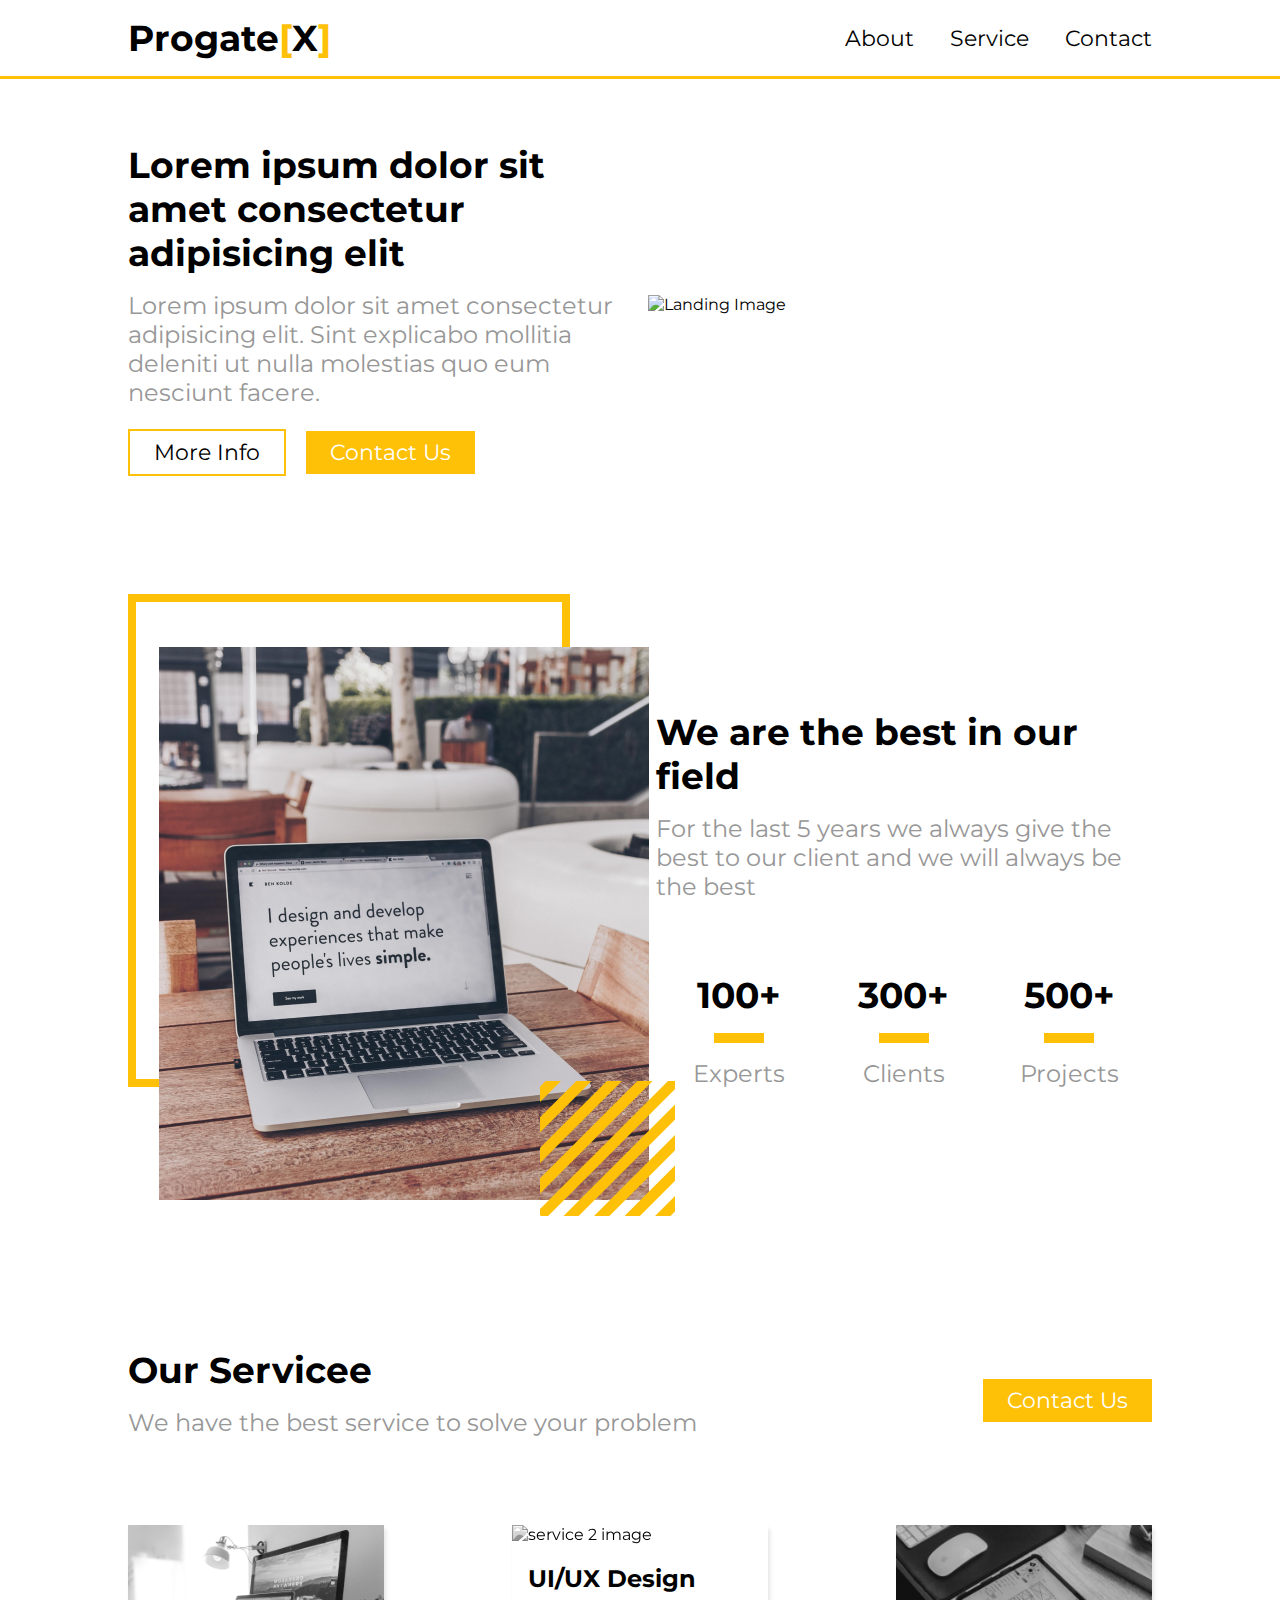
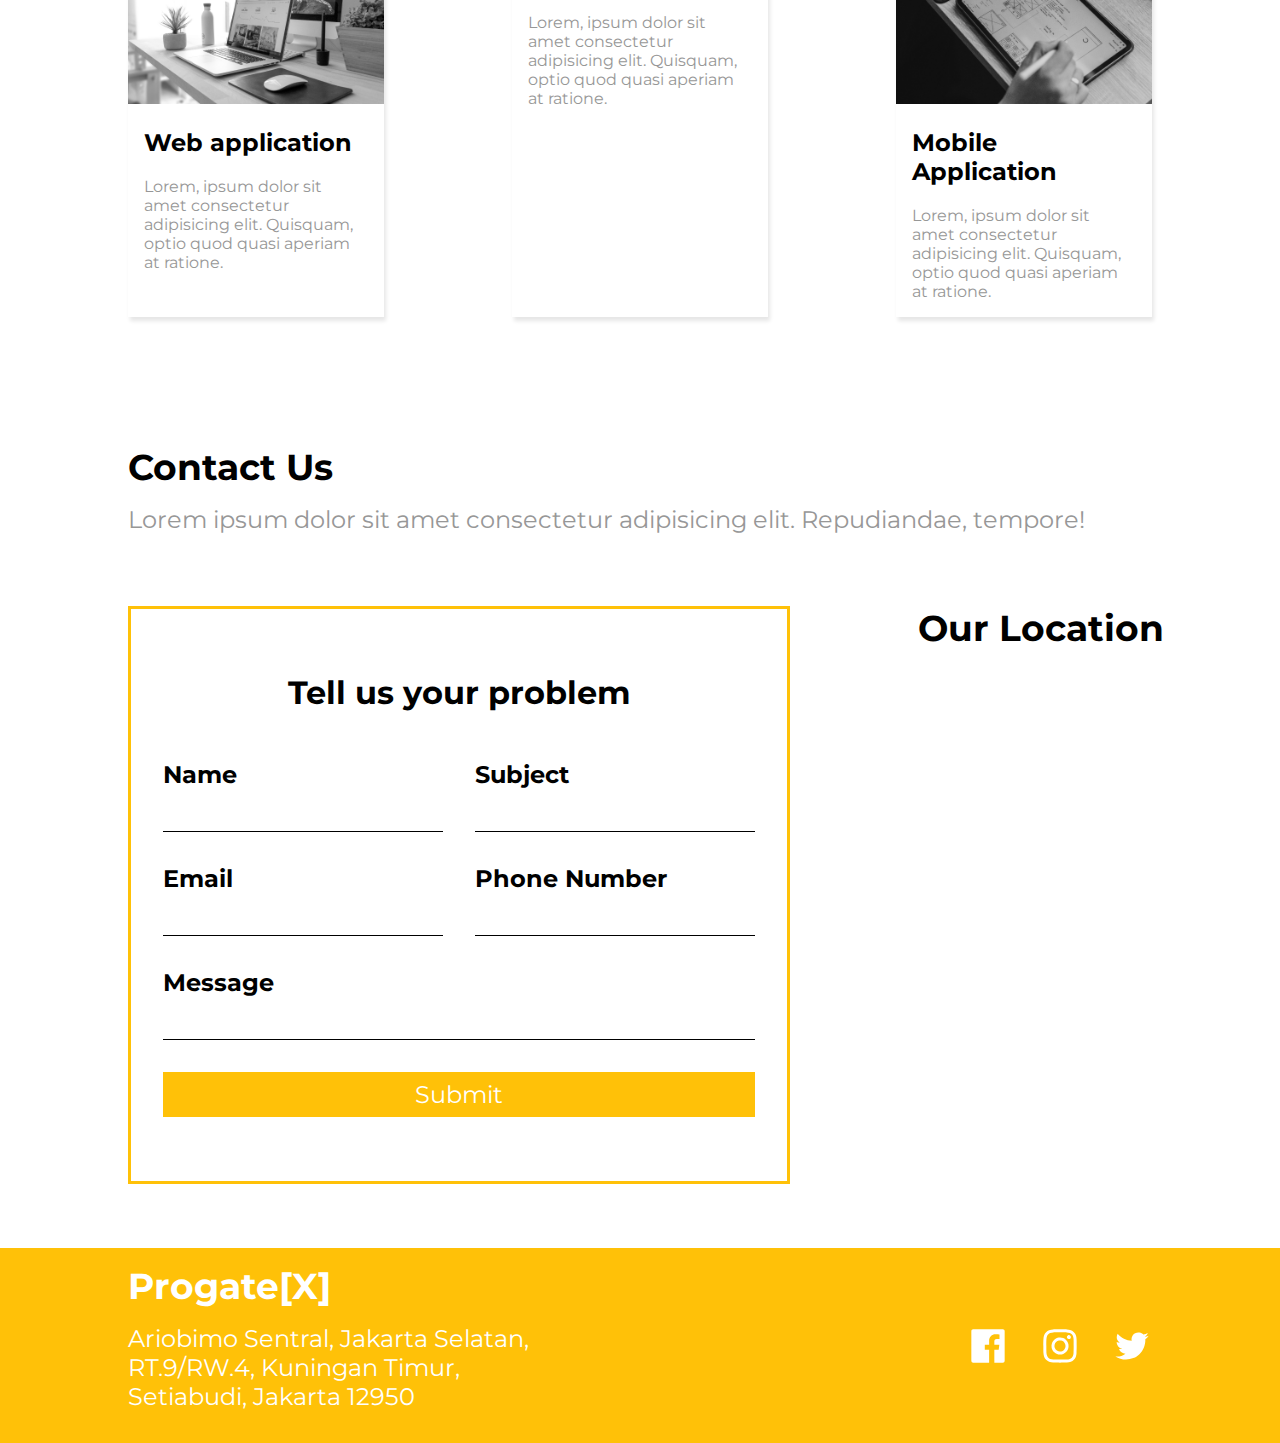
==== index.html @ da509345 "Update index.html" ====
<!DOCTYPE html>
<html lang="en">
<head>
    <meta charset="UTF-8">
    <meta http-equiv="X-UA-Compatible" content="IE=edge">
    <meta name="viewport" content="width=device-width, initial-scale=1.0">
    <title>Progate[X] - Layanan pembuatan aplikasi digital</title>
    <link rel="preconnect" href="https://fonts.googleapis.com">
    <link rel="preconnect" href="https://fonts.gstatic.com" crossorigin>
    <link href="https://fonts.googleapis.com/css2?family=Montserrat:wght@500;700&display=swap" rel="stylesheet">
    <link rel="stylesheet" href="style.css">
</head>
<body>
    <header id="header">
        <h1>Progate<span>[</span>X<span>]</span></h1>
        <nav>
            <a href="#about">About</a>
            <a href="#service">Service</a>
            <a href="#contact">Contact</a>
        </nav>
    </header>
    <section id="landing">
        <div class="landing-title">
            <h1>Lorem ipsum dolor sit amet consectetur adipisicing elit</h1>
            <p>Lorem ipsum dolor sit amet consectetur adipisicing elit. Sint explicabo mollitia deleniti ut nulla molestias quo eum nesciunt facere.</p>
            <div>
                <a class="btn btn-alt" href="">More Info</a>
                <a class="btn" href="">Contact Us</a>
            </div>
        </div>
        <div>
            <img src="ProgateX/mages/landing.png" alt="Landing Image">
        </div>
    </section>
    <section id="about">
        <div>
            <img src="ProgateX/images/about.png" alt="About Image">
        </div>
        <div>
            <h1>We are the best in our field</h1>
            <p>For the last 5 years we always give the best to our client and we will always be the best</p>
            <div class="about-stats">
                <div class="about-stats-item">
                    <h1>100+</h1>
                    <div></div>
                    <p>Experts</p>
                </div>
                <div class="about-stats-item">
                    <h1>300+</h1>
                    <div></div>
                    <p>Clients</p>
                </div>
                <div class="about-stats-item">
                    <h1>500+</h1>
                    <div></div>
                    <p>Projects</p>
                </div>
            </div>
        </div>
    </section>
    <section id="service">
        <div class="service-header">
            <div>
                <h1>Our Servicee</h1>
                <p>We have the best service to solve your problem</p>
            </div>
            <a href="" class="btn">Contact Us</a>
        </div>
        <div class="service-detail">
            <div class="service-detail-item">
                <img src="ProgateX/images/service1.png" alt="service 1 image">
                <h2>Web application</h2>
                <p>Lorem, ipsum dolor sit amet consectetur adipisicing elit. Quisquam, optio quod quasi aperiam at ratione.</p>
            </div>
            <div class="service-detail-item">
                <img src="ProgateX/mages/service2.png" alt="service 2 image">
                <h2>UI/UX Design</h2>
                <p>Lorem, ipsum dolor sit amet consectetur adipisicing elit. Quisquam, optio quod quasi aperiam at ratione.</p>
            </div>
            <div class="service-detail-item">
                <img src="ProgateX/images/service3.png" alt="service 4 image">
                <h2>Mobile Application</h2>
                <p>Lorem, ipsum dolor sit amet consectetur adipisicing elit. Quisquam, optio quod quasi aperiam at ratione.</p>
            </div>
        </div>
    </section>
    <section id="contact">
        <h1>Contact Us</h1>
        <p>Lorem ipsum dolor sit amet consectetur adipisicing elit. Repudiandae, tempore!</p>
        <div class="contact-detail">
            <form action="">
                <h1>Tell us your problem</h1>
                <div class="form-group">
                    <div id="input-name" class="input-group">
                        <label for="">Name</label>
                        <input type="text">
                    </div>
                    <div id="input-subject" class="input-group">
                        <label for="">Subject</label>
                        <input type="text">
                    </div>
                    <div id="input-email" class="input-group">
                        <label for="">Email</label>
                        <input type="email">
                    </div>
                    <div id="input-phone" class="input-group">
                        <label for="">Phone Number</label>
                        <input type="tel">
                    </div>
                    <div id="input-message" class="input-group">
                        <label for="">Message</label>
                        <input type="text">
                    </div>
                </div>
                <button class="btn">Submit</button>
            </form>
            <div>
                <h1>Our Location</h1>
                <iframe src="https://www.google.com/maps/embed?pb=!1m18!1m12!1m3!1d3966.276332888619!2d106.83121201431027!3d-6.227251562719388!2m3!1f0!2f0!3f0!3m2!1i1024!2i768!4f13.1!3m3!1m2!1s0x2e69f3f6c4f621e3%3A0x6080b3e23ddbc98f!2sProgate%20Global%20Indonesia!5e0!3m2!1sid!2sid!4v1678949056718!5m2!1sid!2sid" width="400" height="300" style="border:0;" allowfullscreen="" loading="lazy" referrerpolicy="no-referrer-when-downgrade"></iframe>
            </div>
        </div>
    </section>
    <footer id="footer">
        <div>
            <h1>Progate[X]</h1>
            <p>Ariobimo Sentral, Jakarta Selatan, RT.9/RW.4, Kuningan Timur, Setiabudi, Jakarta 12950</p>
        </div>
        <div class="social-icon">
            <img src="ProgateX/images/Facebook.svg" alt="">
            <img src="ProgateX/images/Instagram.svg" alt="">
            <img src="ProgateX/images/Twitter.svg" alt="">
        </div>
    </footer>
</body>
</html>
---- style.css ----
* {
    font-family: "Montserrat";
}

html, body {
    padding: 0;
    margin: 0;
}

h1 {
    font-weight: 700;
    font-size: 36px;
    margin: 0 0 16px 0;
}

h1 span {
    color: #FFC108;
}

a {
    text-decoration: none;
    color: black;
    font-size: 22px;
}

p {
    color: #979797;
    margin: 0 0 16px 0;
    font-size: 24px;
}

section {
    padding: 64px 128px;
}

.btn {
    background-color: #FFC108;
    color: white;
    padding: 8px 24px;
}

.btn-alt {
    background-color: white;
    color: black;
    margin-right: 16px;
    border: 2px solid #FFC108;
}

#header {
    display: flex;
    align-items: center;
    justify-content: space-between;
    padding: 16px 128px;
    position: sticky;
    top: 0;
    background-color: white;
    border-bottom: 3px solid #FFC108;
    z-index: 100;
}

#header h1 {
    margin: 0;
    /* animation: flash 1s infinite; */
    animation: bounceIn 1s;
}

@keyframes bounceIn {
    0% {
        filter: opacity(0);
        transform: translateY(-20px);
    }
    35% {
        filter: opacity(0.25);
        transform: translateY(0);
    }
    70% {
        filter: opacity(0.5);
        transform: translateY(-10px);
    }
    100% {
        filter: opacity(1);
        transform: translateY(0);
    }
}

@keyframes flash {
    from {
        filter: opacity(0);
    }
    to {
        filter: opacity(1);
    }
}

nav > a {
    margin-left: 32px;
}

nav > a:hover {
    color: #FFC108;
}

#landing {
    display: flex;
    align-items: center;
    justify-content: space-between;
    column-gap: 16px;
}

#landing p {
    margin-bottom: 32px;
}

#landing > div {
    width: 50%;
}


#about {
    display: flex;
    align-items: center;
    justify-content: space-between;
    column-gap: 16px;
}

#about > div {
    width: 50%;
}

.about-stats {
    display: grid;
    grid-template-columns: repeat(3, 1fr);
    text-align: center;
    margin-top: 72px;
}

.about-stats-item {
    display: flex;
    flex-direction: column;
    align-items: center;
}

.about-stats-item div {
    width: 50px;
    height: 10px;
    background-color: #FFC108;
    margin-bottom: 16px;
}

.service-header {
    display: flex;
    align-items: center;
    justify-content: space-between;
}

.service-header h1 {
    position: relative;
}

.service-header h1::before {
    content: "";
    width: 60px;
    height: 60px;
    background: url("./images/accent1.svg");
    position: absolute;
    left: -20px;
    top: -10px;
    z-index: -1;
}

.service-detail {
    display: grid;
    grid-template-columns: repeat(3, 1fr);
    column-gap: 128px;
    margin-top: 72px;
}

.service-detail-item {
    box-shadow: 2px 4px 4px rgba(0, 0, 0, 0.1);
}

.service-detail-item:hover {
    transform: scale(1.15);
}

.service-detail-item:hover img {
    filter: grayscale(0);
}

.service-detail-item img {
    width: 100%;
    filter: grayscale(1);
}

.service-detail-item h2 {
    padding: 0 16px;
}

.service-detail-item p {
    font-size: 16px;
    padding: 0 16px;
}

#contact h1 {
    position: relative;
}

#contact > h1::before {
    content: "";
    width: 60px;
    height: 60px;
    position: absolute;
    background: url("./images/accent2.svg");
    left: -20px;
    top: -10px;
    z-index: -1;
}

.contact-detail {
    display: flex;
    justify-content: space-between;
    margin-top: 72px;
    column-gap: 128px;
}

form {
    display: flex;
    flex-direction: column;
    border: 3px solid #FFC108;
    padding: 64px 32px;
}

form h1 {
    font-size: 32px;
    text-align: center;
}


form button {
    border: none;
}

form button:hover {
    cursor: pointer;
}

.form-group {
    display: grid;
    grid-template-columns: repeat(2, 1fr);
    column-gap: 32px;
    margin-top: 32px;
    grid-template-areas:    "name subject"
                            "email phone"
                            "message message";
}

#input-name {
    grid-area: name;
}

#input-subject {
    grid-area: subject;
}

#input-email {
    grid-area: email;
}

#input-phone {
    grid-area: phone;
}

#input-message {
    grid-area: message;
}

.input-group {
    display: flex;
    flex-direction: column;
    margin-bottom: 32px;
}

.input-group label {
    font-weight: 700;
    margin-bottom: 16px;
    font-size: 24px;
}

.input-group input {
    border: none;
    outline: none;
    border-bottom: 1px solid black;
    font-size: 20px;
}

.input-group input:focus {
    border-bottom: 2px solid #FFC108;
}

form .btn {
    font-size: 24px;
}

footer {
    padding: 16px 128px;
    background-color: #FFC108;
    color: white;
    display: flex;
    justify-content: space-between;
    align-items: center;
}

footer p {
    color: white;
    width: 50%;
}

.social-icon {
    display: flex;
    gap: 32px;
}

@media only screen and (max-width: 992px) {
    #header, #footer {
        padding: 16px 32px;
    }

    section {
        padding: 64px 32px;
    }

    #landing {
        flex-direction: column-reverse;
        justify-content: center;
        align-items: center;
        text-align: center;
    }

    #landing > div {
        width: 100%;
    }

    #about {
        flex-direction: column;
        text-align: center;
        justify-content: center;
        align-items: center;
    }

    #about > div {
        width: 100%;
    }

    .service-detail {
        gap: 16px;
    }

    .contact-detail {
        flex-direction: column;
        justify-content: center;
        align-items: center;
        row-gap: 64px;
    }
}
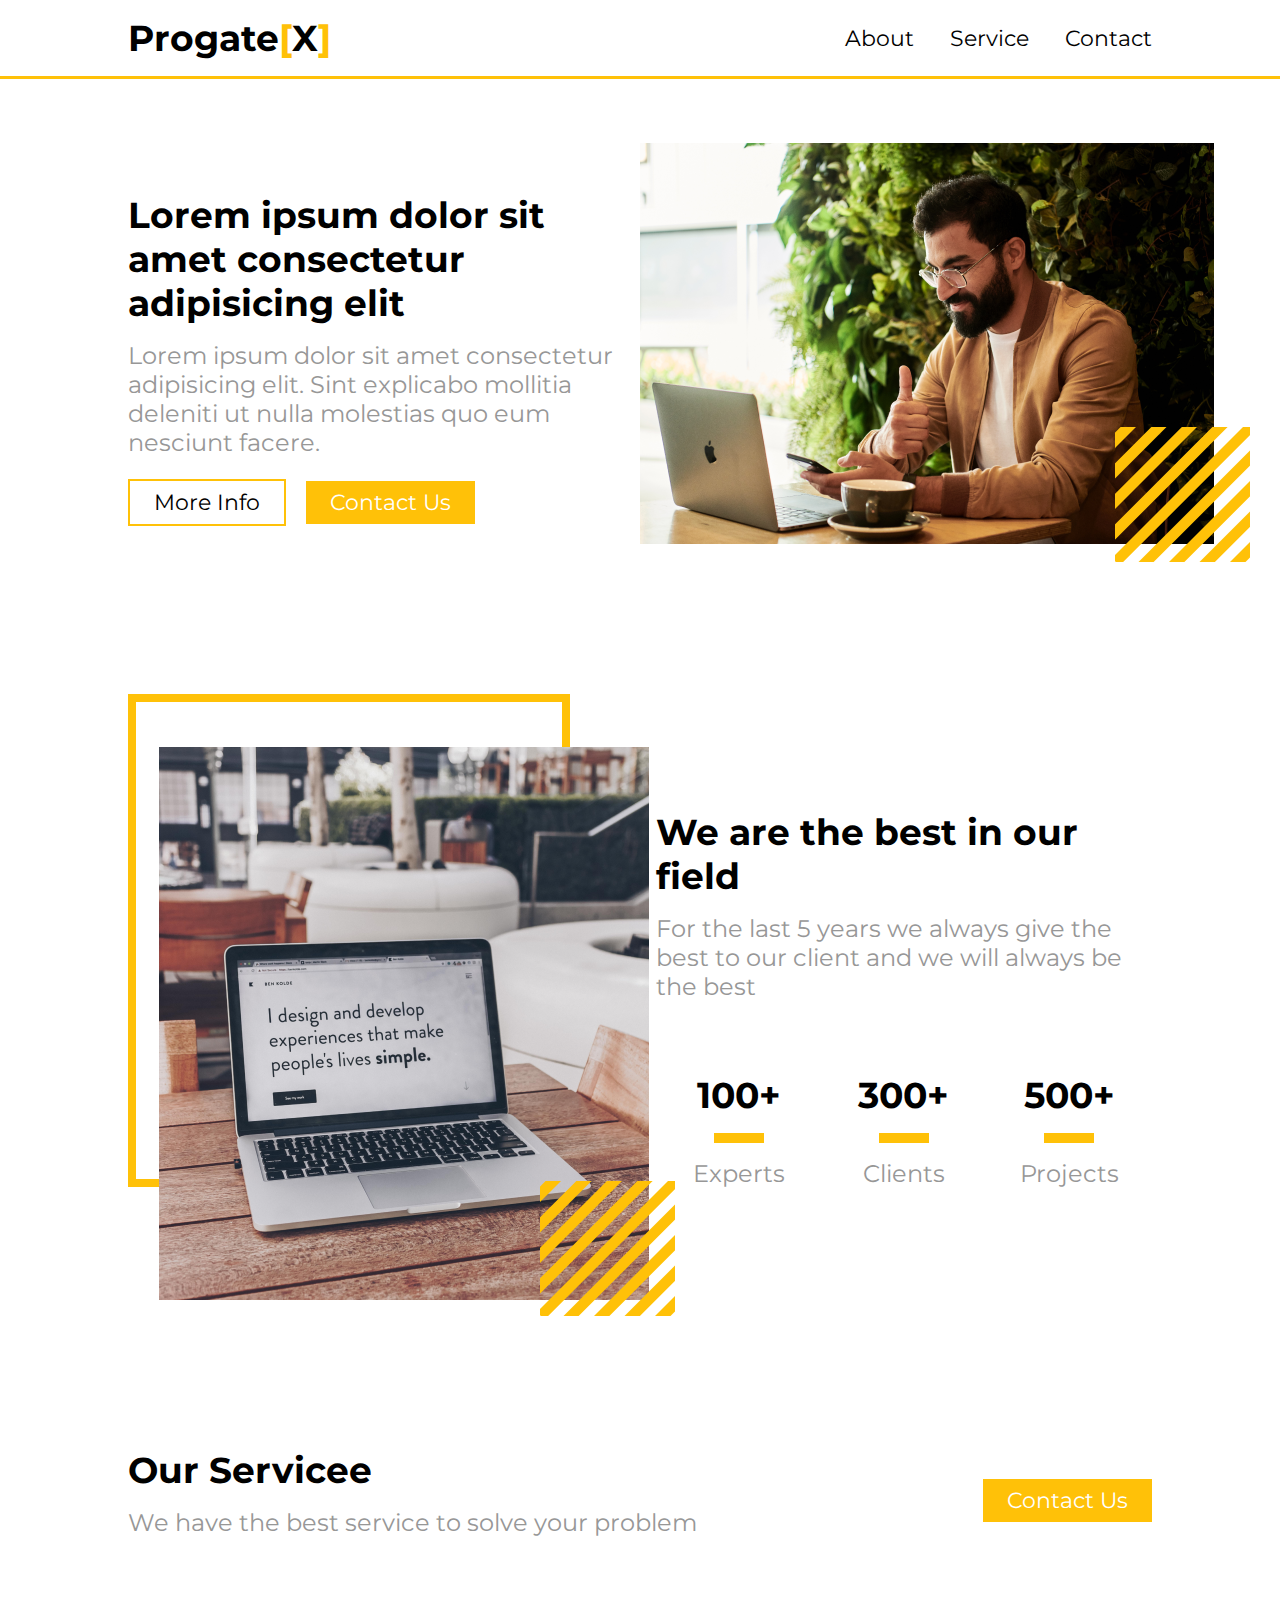
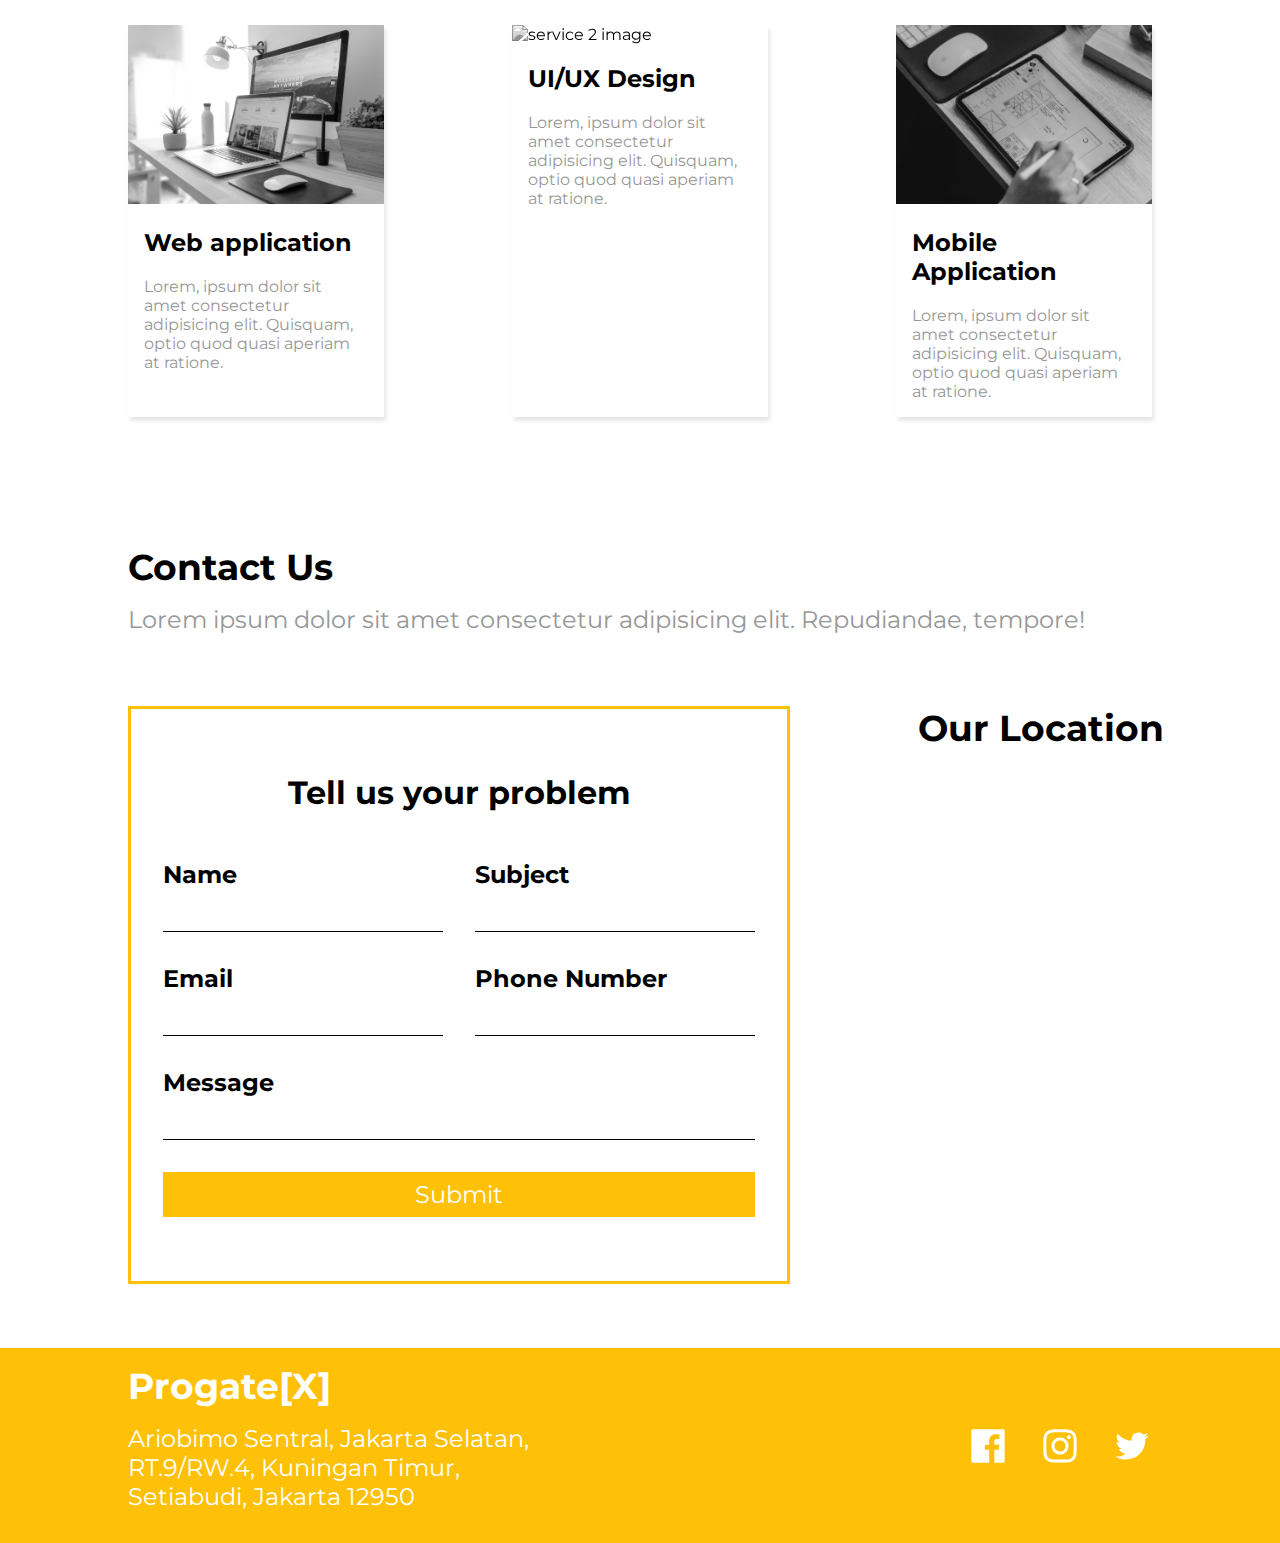
==== commit 1ff55b87: "Update index.html" ====
--- a/index.html
+++ b/index.html
@@ -30,7 +30,7 @@
             </div>
         </div>
         <div>
-            <img src="ProgateX/mages/landing.png" alt="Landing Image">
+            <img src="ProgateX/images/landing.png" alt="Landing Image">
         </div>
     </section>
     <section id="about">
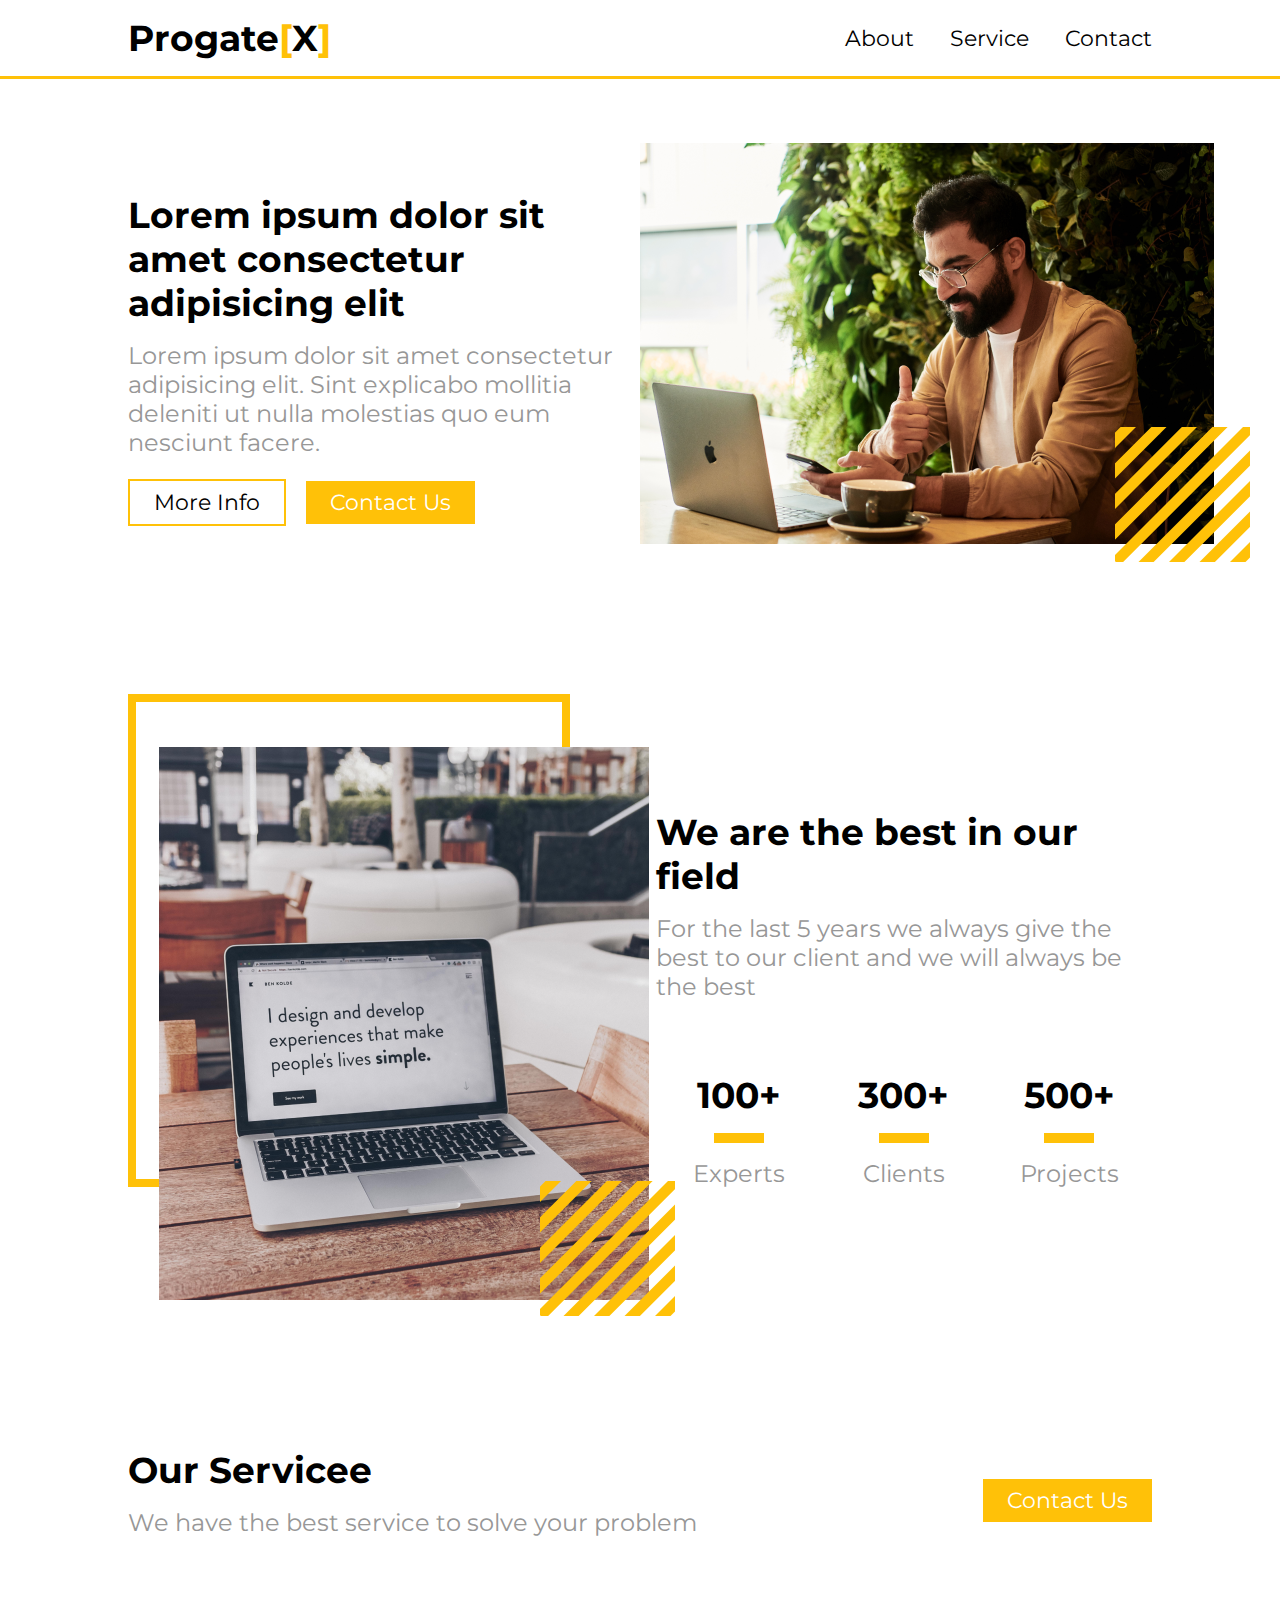
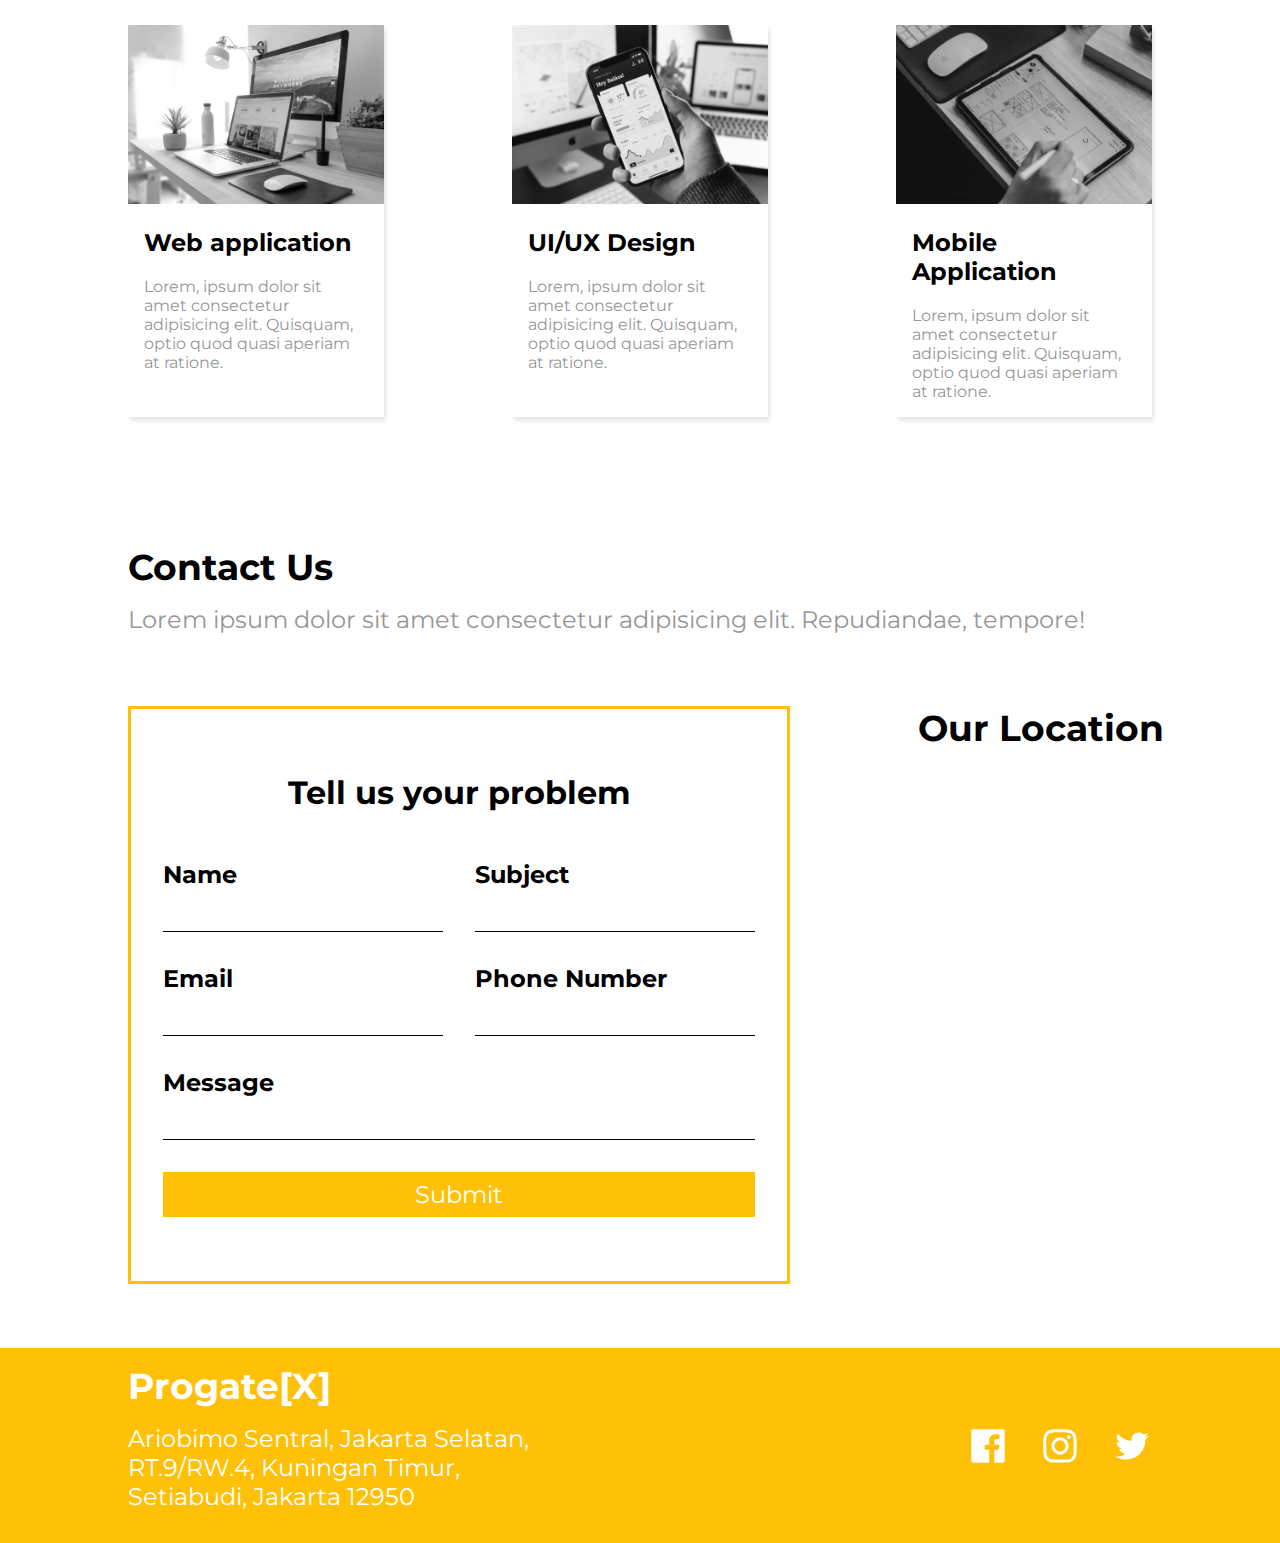
==== commit cd673788: "Update index.html" ====
--- a/index.html
+++ b/index.html
@@ -74,7 +74,7 @@
                 <p>Lorem, ipsum dolor sit amet consectetur adipisicing elit. Quisquam, optio quod quasi aperiam at ratione.</p>
             </div>
             <div class="service-detail-item">
-                <img src="ProgateX/mages/service2.png" alt="service 2 image">
+                <img src="ProgateX/images/service2.png" alt="service 2 image">
                 <h2>UI/UX Design</h2>
                 <p>Lorem, ipsum dolor sit amet consectetur adipisicing elit. Quisquam, optio quod quasi aperiam at ratione.</p>
             </div>
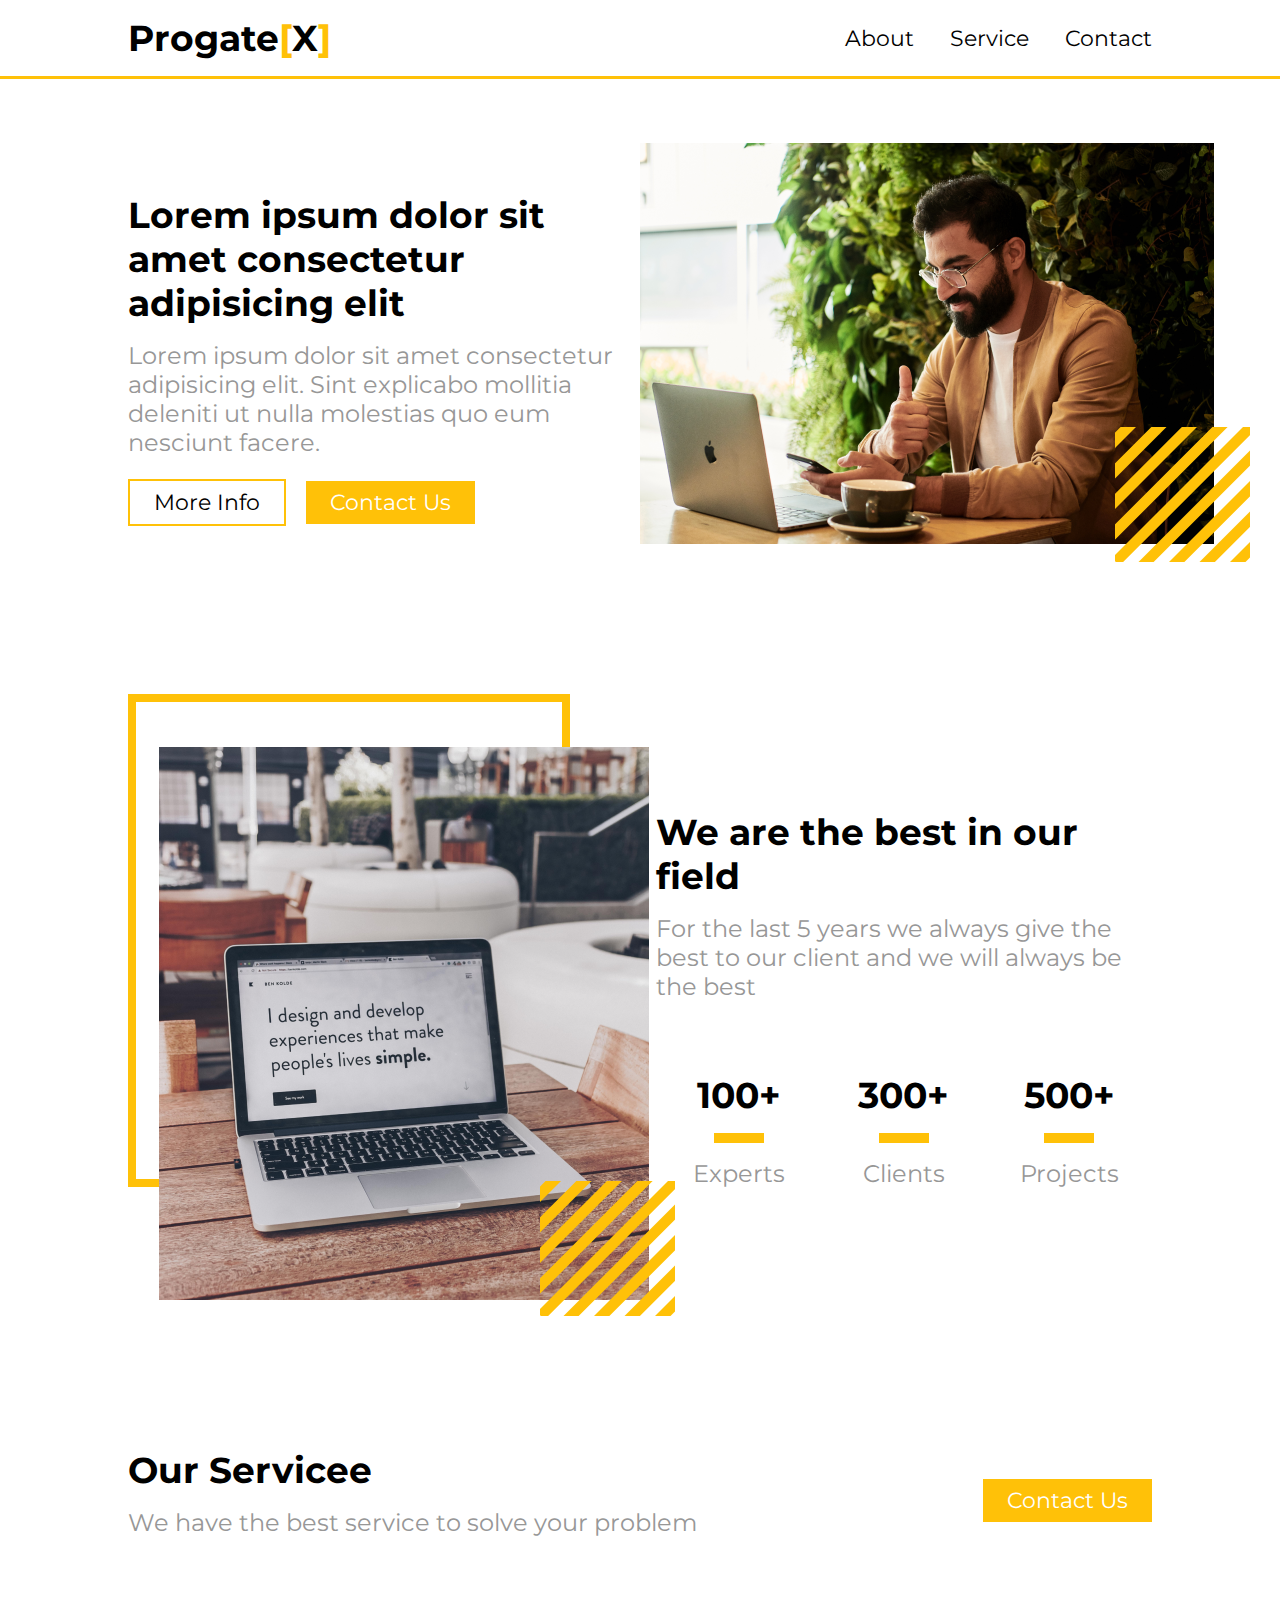
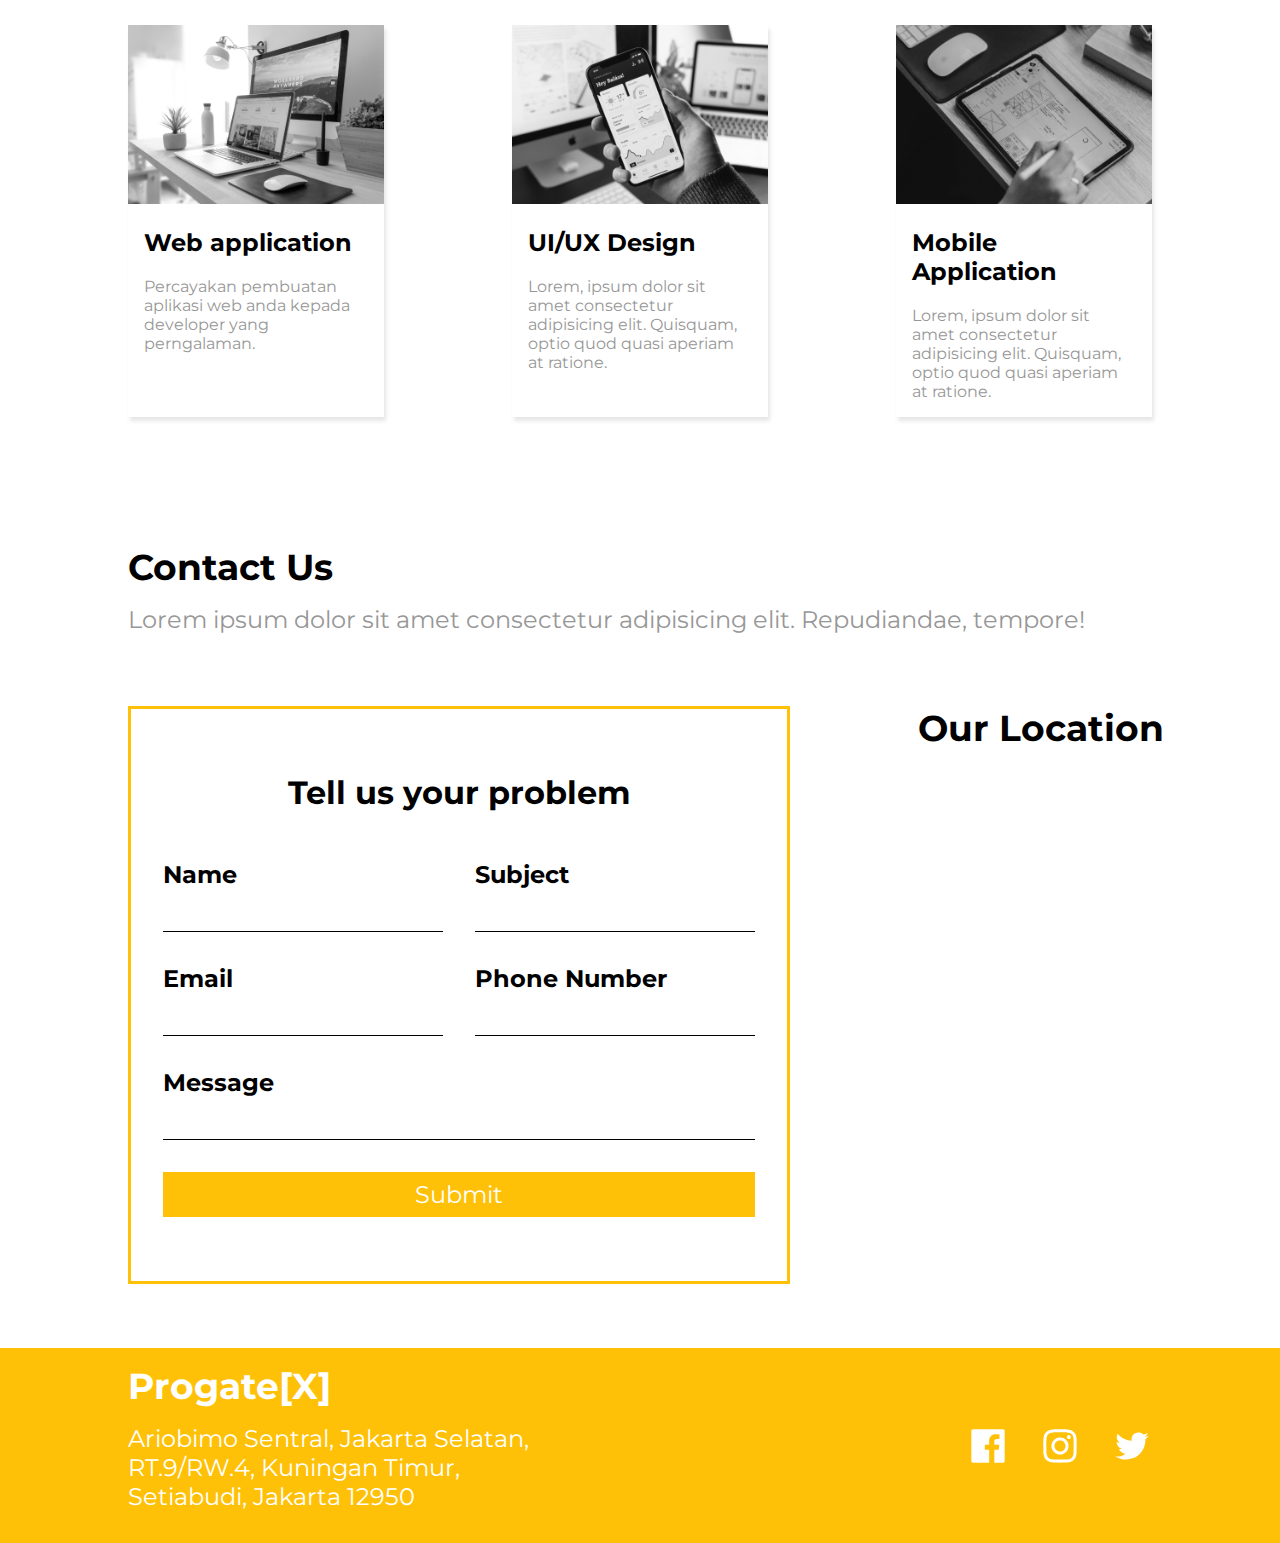
==== commit 25fe3653: "Update index.html" ====
--- a/index.html
+++ b/index.html
@@ -71,7 +71,7 @@
             <div class="service-detail-item">
                 <img src="ProgateX/images/service1.png" alt="service 1 image">
                 <h2>Web application</h2>
-                <p>Lorem, ipsum dolor sit amet consectetur adipisicing elit. Quisquam, optio quod quasi aperiam at ratione.</p>
+                <p>Percayakan pembuatan aplikasi web anda kepada developer yang perngalaman.</p>
             </div>
             <div class="service-detail-item">
                 <img src="ProgateX/images/service2.png" alt="service 2 image">
--- a/style.css
+++ b/style.css
@@ -5,6 +5,7 @@
 html, body {
     padding: 0;
     margin: 0;
+    scroll-behavior: smooth;
 }
 
 h1 {
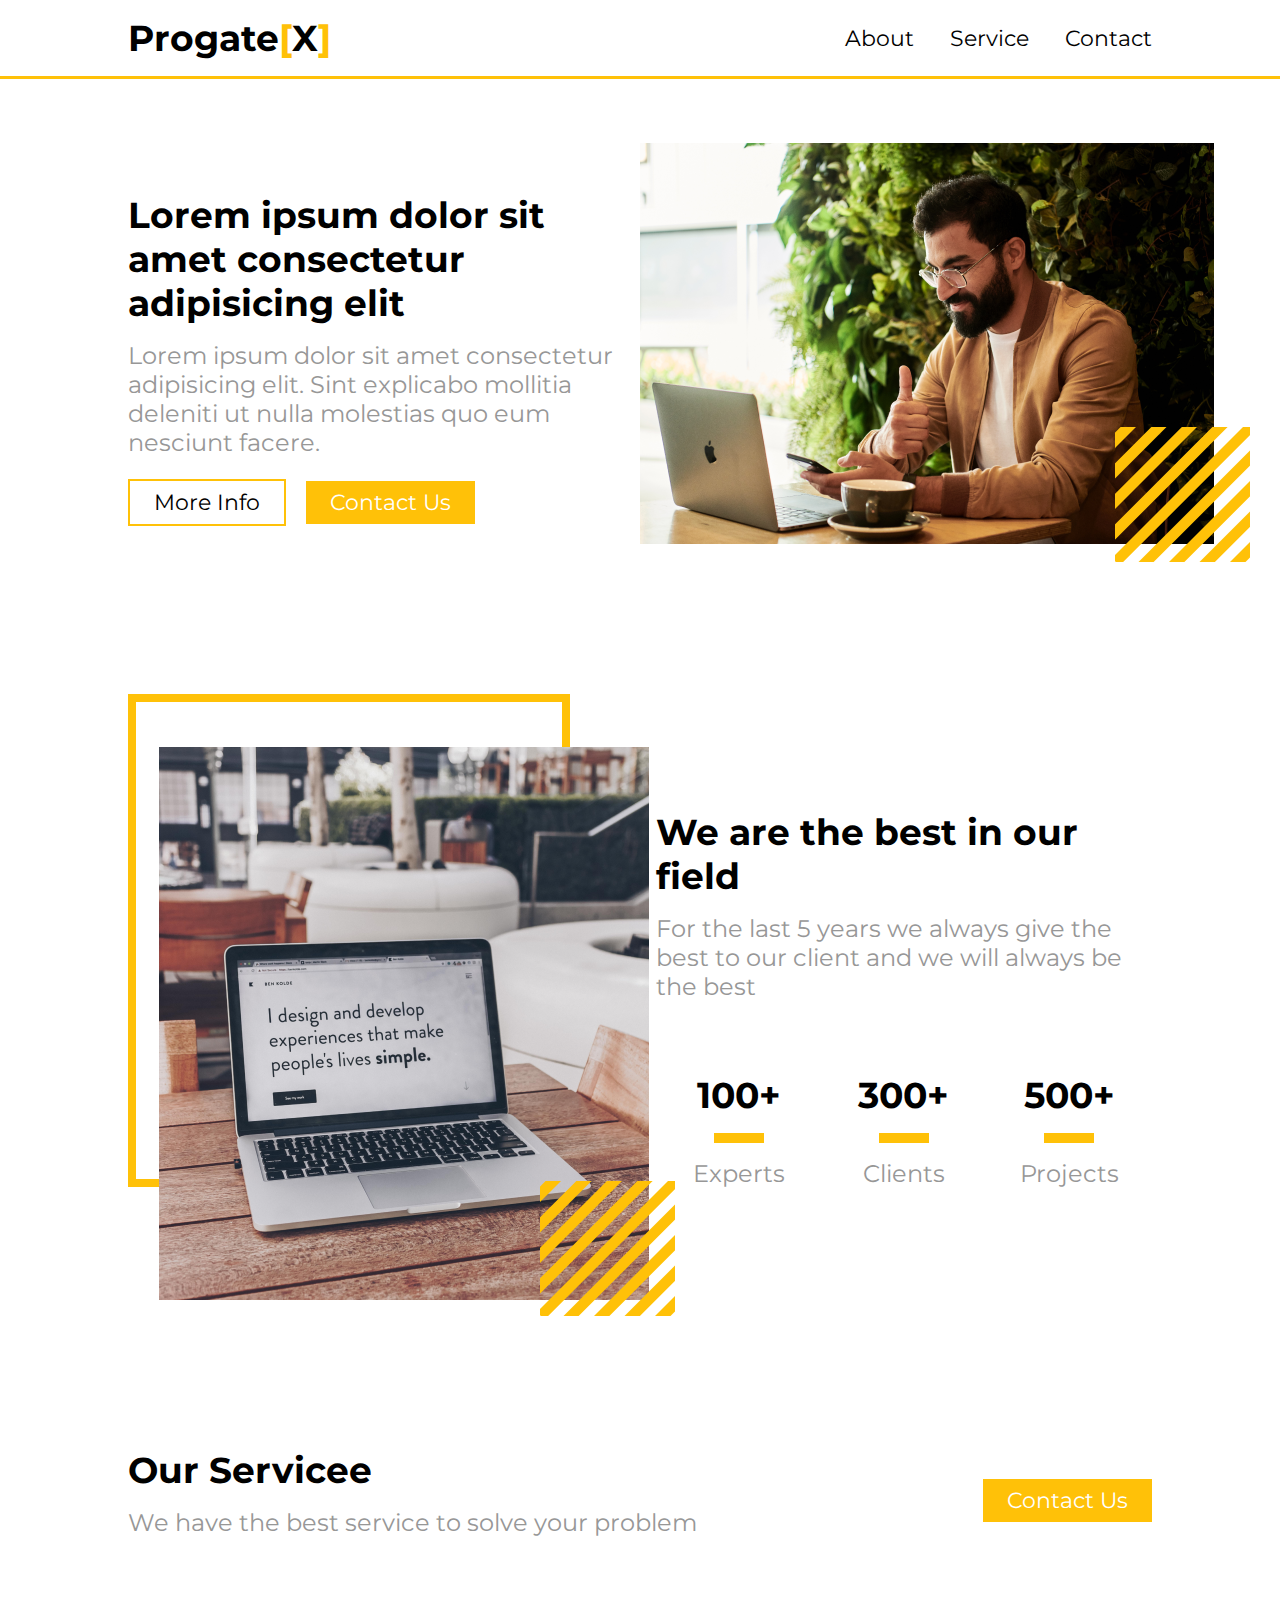
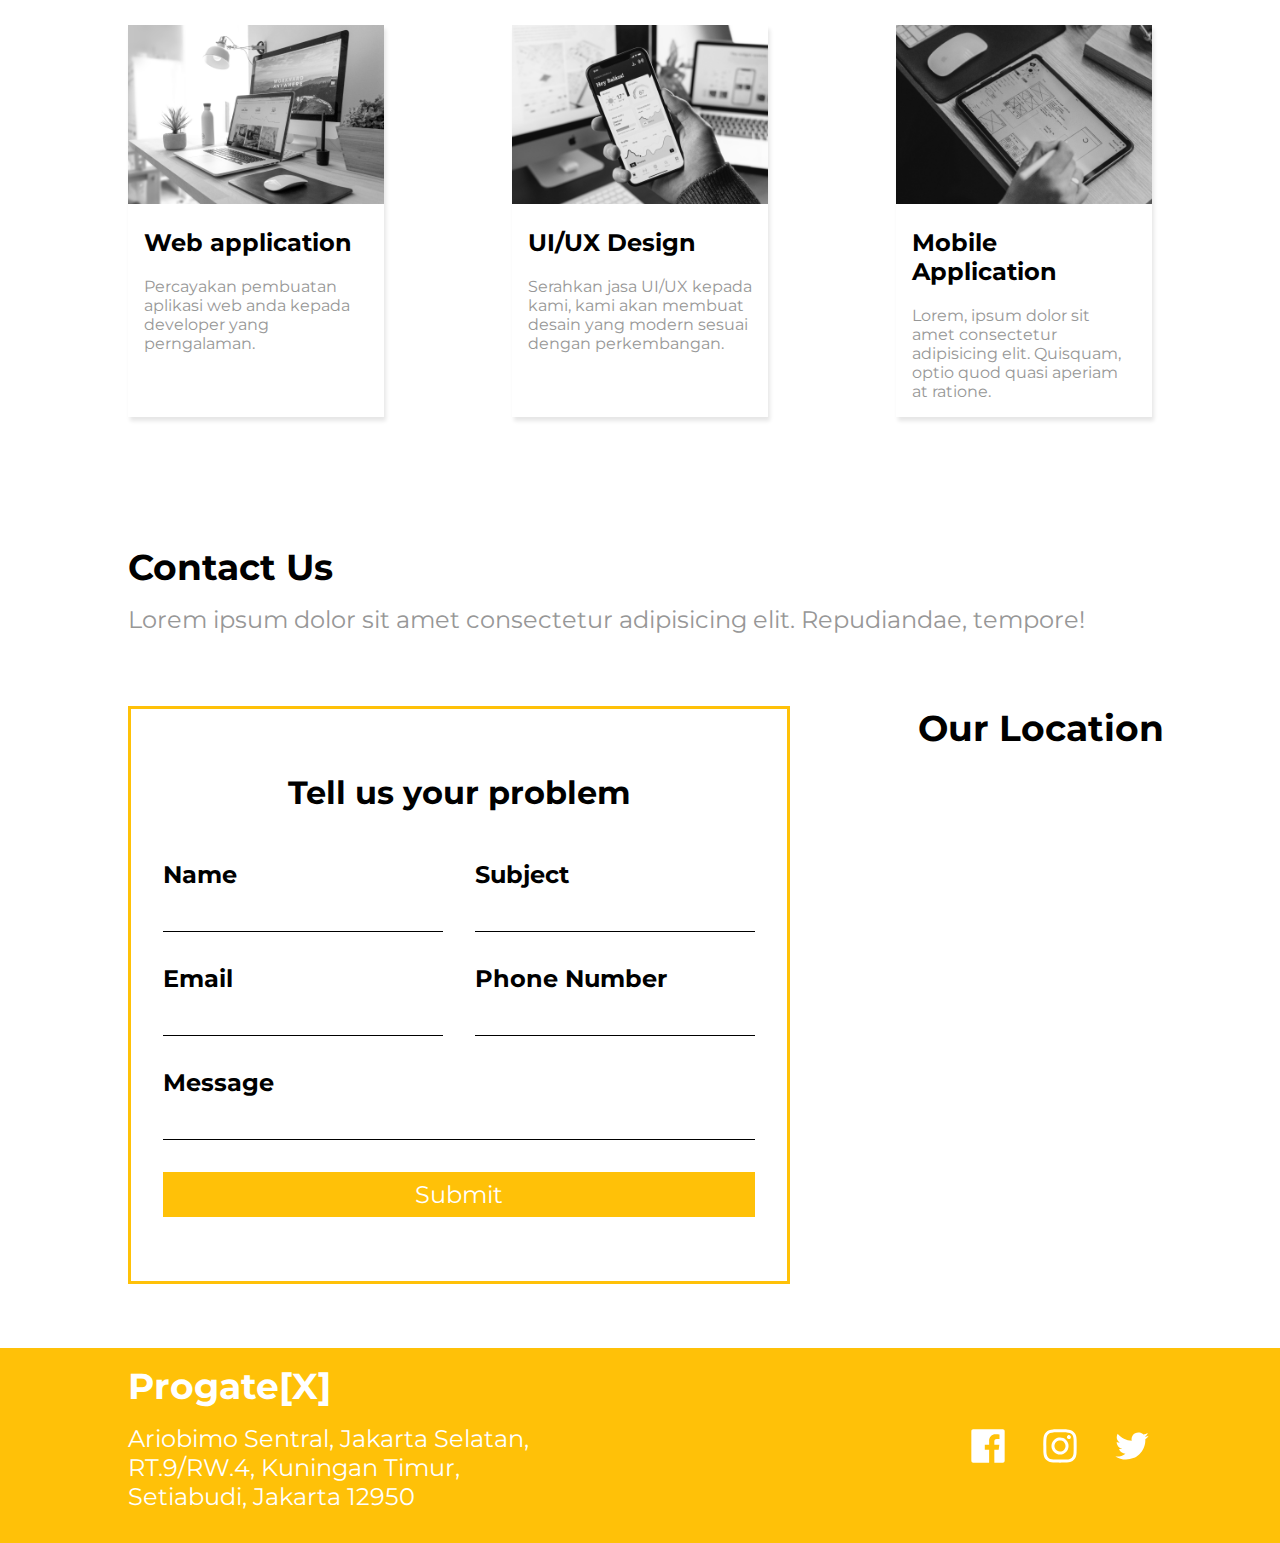
==== commit e72f01a1: "Update index.html" ====
--- a/index.html
+++ b/index.html
@@ -26,7 +26,7 @@
             <p>Lorem ipsum dolor sit amet consectetur adipisicing elit. Sint explicabo mollitia deleniti ut nulla molestias quo eum nesciunt facere.</p>
             <div>
                 <a class="btn btn-alt" href="">More Info</a>
-                <a class="btn" href="">Contact Us</a>
+                <a class="btn" href="#contact">Contact Us</a>
             </div>
         </div>
         <div>
@@ -76,7 +76,7 @@
             <div class="service-detail-item">
                 <img src="ProgateX/images/service2.png" alt="service 2 image">
                 <h2>UI/UX Design</h2>
-                <p>Lorem, ipsum dolor sit amet consectetur adipisicing elit. Quisquam, optio quod quasi aperiam at ratione.</p>
+                <p>Serahkan jasa UI/UX kepada kami, kami akan membuat desain yang modern sesuai dengan perkembangan.</p>
             </div>
             <div class="service-detail-item">
                 <img src="ProgateX/images/service3.png" alt="service 4 image">
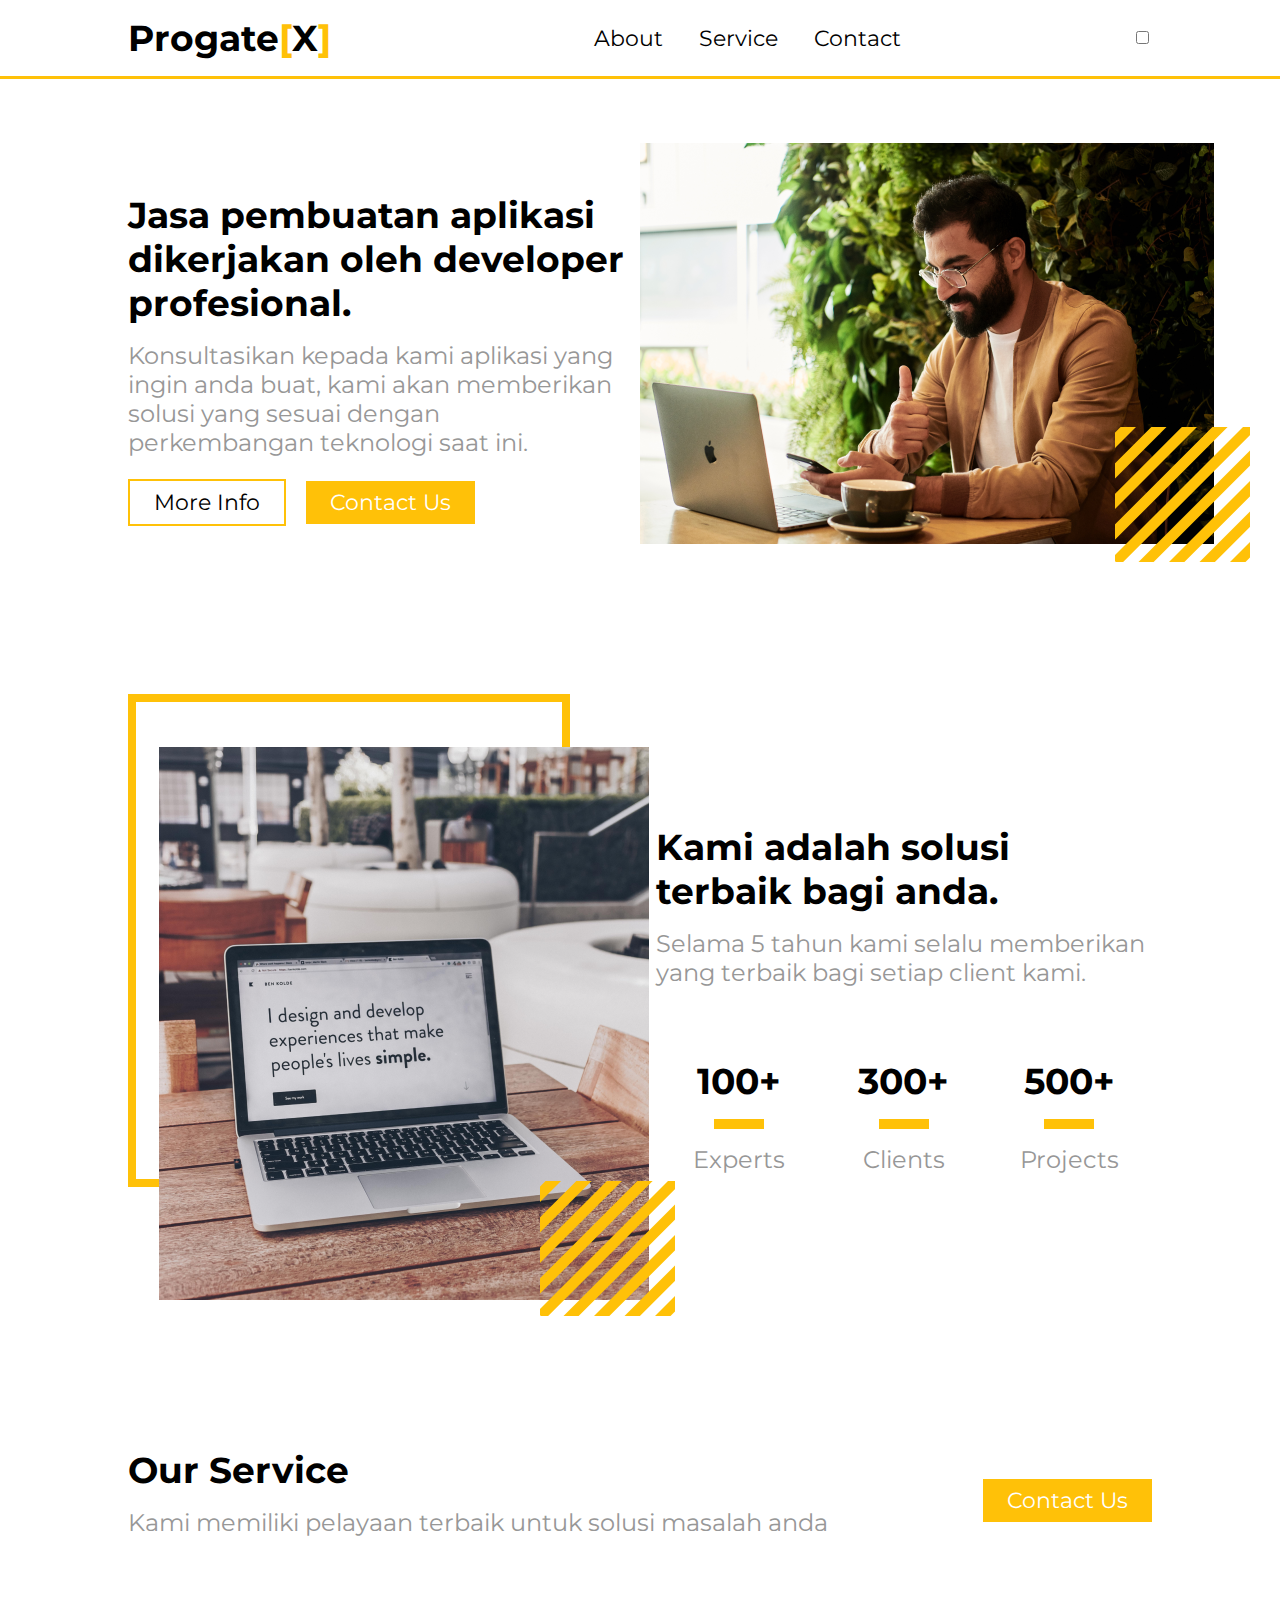
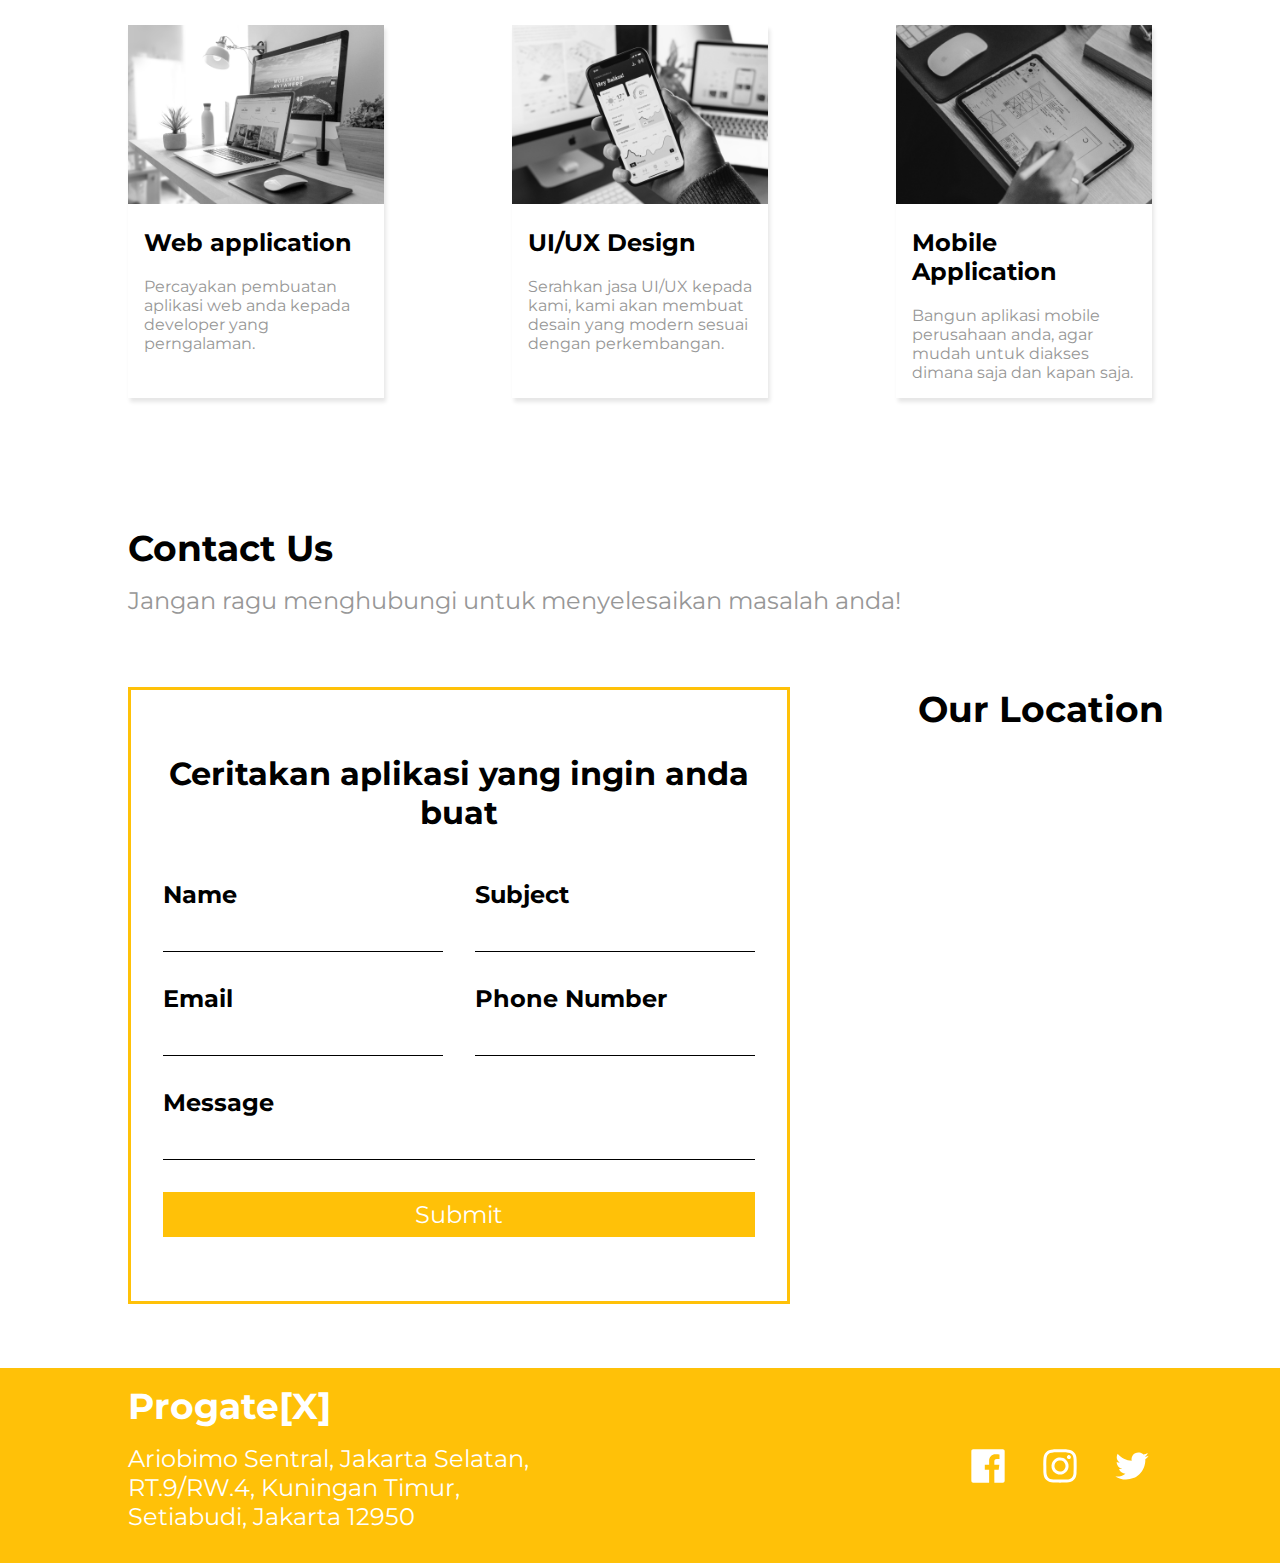
==== commit 03d073a7: "Update index.html" ====
--- a/index.html
+++ b/index.html
@@ -1,4 +1,3 @@
-
 <!DOCTYPE html>
 <html lang="en">
 <head>
@@ -14,16 +13,23 @@
 <body>
     <header id="header">
         <h1>Progate<span>[</span>X<span>]</span></h1>
-        <nav>
+        <nav class="de hide">
             <a href="#about">About</a>
             <a href="#service">Service</a>
             <a href="#contact">Contact</a>
         </nav>
+        <div class="menu">
+            <input type="checkbox">
+            <span></span>
+            <span></span>
+            <span></span>
+        </div>
     </header>
+    <main>
     <section id="landing">
         <div class="landing-title">
-            <h1>Lorem ipsum dolor sit amet consectetur adipisicing elit</h1>
-            <p>Lorem ipsum dolor sit amet consectetur adipisicing elit. Sint explicabo mollitia deleniti ut nulla molestias quo eum nesciunt facere.</p>
+            <h1>Jasa pembuatan aplikasi dikerjakan oleh developer profesional.</h1>
+            <p>Konsultasikan kepada kami aplikasi yang ingin anda buat, kami akan memberikan solusi yang sesuai dengan perkembangan teknologi saat ini.</p>
             <div>
                 <a class="btn btn-alt" href="">More Info</a>
                 <a class="btn" href="#contact">Contact Us</a>
@@ -38,8 +44,8 @@
             <img src="ProgateX/images/about.png" alt="About Image">
         </div>
         <div>
-            <h1>We are the best in our field</h1>
-            <p>For the last 5 years we always give the best to our client and we will always be the best</p>
+            <h1>Kami adalah solusi terbaik bagi anda.</h1>
+            <p>Selama 5 tahun kami selalu memberikan yang terbaik bagi setiap client kami.</p>
             <div class="about-stats">
                 <div class="about-stats-item">
                     <h1>100+</h1>
@@ -62,8 +68,8 @@
     <section id="service">
         <div class="service-header">
             <div>
-                <h1>Our Servicee</h1>
-                <p>We have the best service to solve your problem</p>
+                <h1>Our Service</h1>
+                <p>Kami memiliki pelayaan terbaik untuk solusi masalah anda </p>
             </div>
             <a href="" class="btn">Contact Us</a>
         </div>
@@ -81,16 +87,16 @@
             <div class="service-detail-item">
                 <img src="ProgateX/images/service3.png" alt="service 4 image">
                 <h2>Mobile Application</h2>
-                <p>Lorem, ipsum dolor sit amet consectetur adipisicing elit. Quisquam, optio quod quasi aperiam at ratione.</p>
+                <p>Bangun aplikasi mobile perusahaan anda, agar mudah untuk diakses dimana saja dan kapan saja.</p>
             </div>
         </div>
     </section>
     <section id="contact">
         <h1>Contact Us</h1>
-        <p>Lorem ipsum dolor sit amet consectetur adipisicing elit. Repudiandae, tempore!</p>
+        <p>Jangan ragu menghubungi untuk menyelesaikan masalah anda!</p>
         <div class="contact-detail">
             <form action="">
-                <h1>Tell us your problem</h1>
+                <h1>Ceritakan aplikasi yang ingin anda buat</h1>
                 <div class="form-group">
                     <div id="input-name" class="input-group">
                         <label for="">Name</label>
@@ -122,7 +128,7 @@
         </div>
     </section>
     <footer id="footer">
-        <div>
+        <div class="footer-desc">
             <h1>Progate[X]</h1>
             <p>Ariobimo Sentral, Jakarta Selatan, RT.9/RW.4, Kuningan Timur, Setiabudi, Jakarta 12950</p>
         </div>
@@ -132,5 +138,14 @@
             <img src="ProgateX/images/Twitter.svg" alt="">
         </div>
     </footer>
+
+    <script>
+        const menu = document.querySelector('.menu input');
+        const nav = document.querySelector('nav');
+        
+        menu.addEventListener('click', function () {
+            nav.classList.toggle('hide');
+        });
+    </script>
 </body>
 </html>
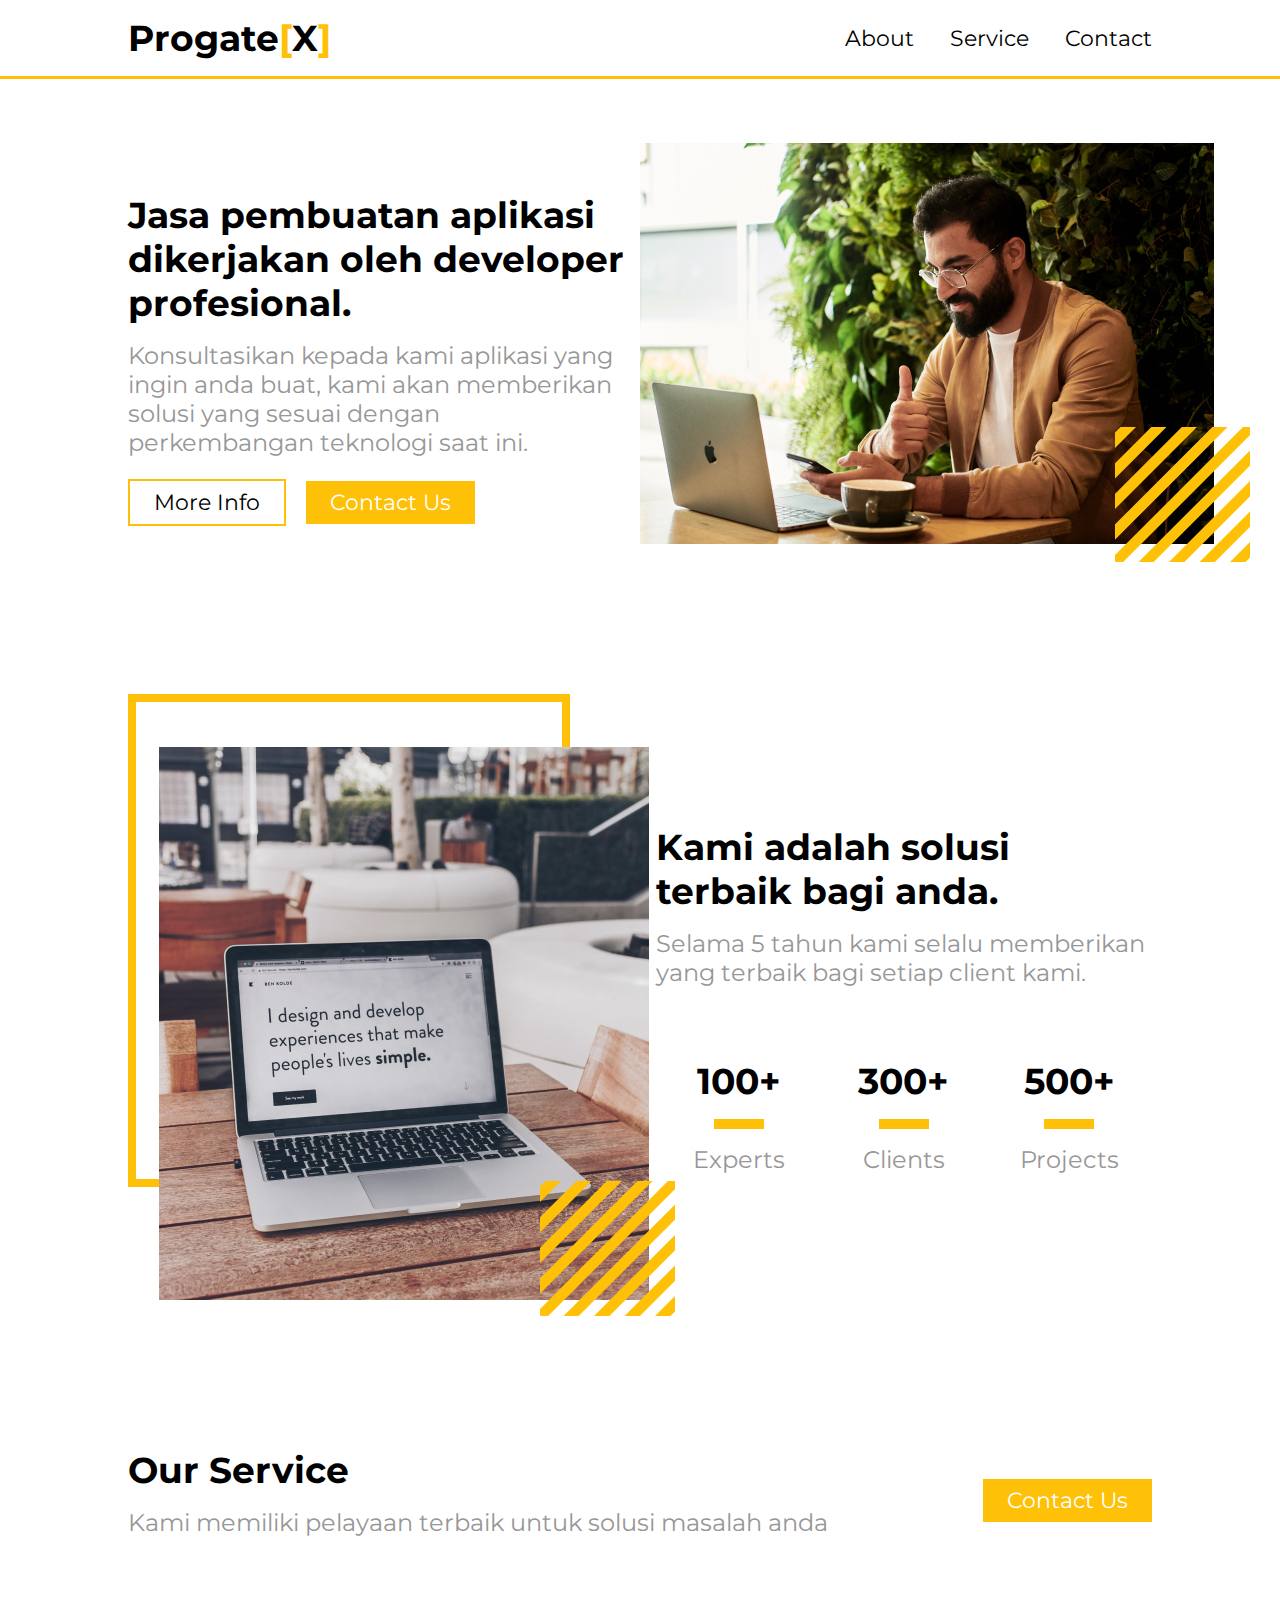
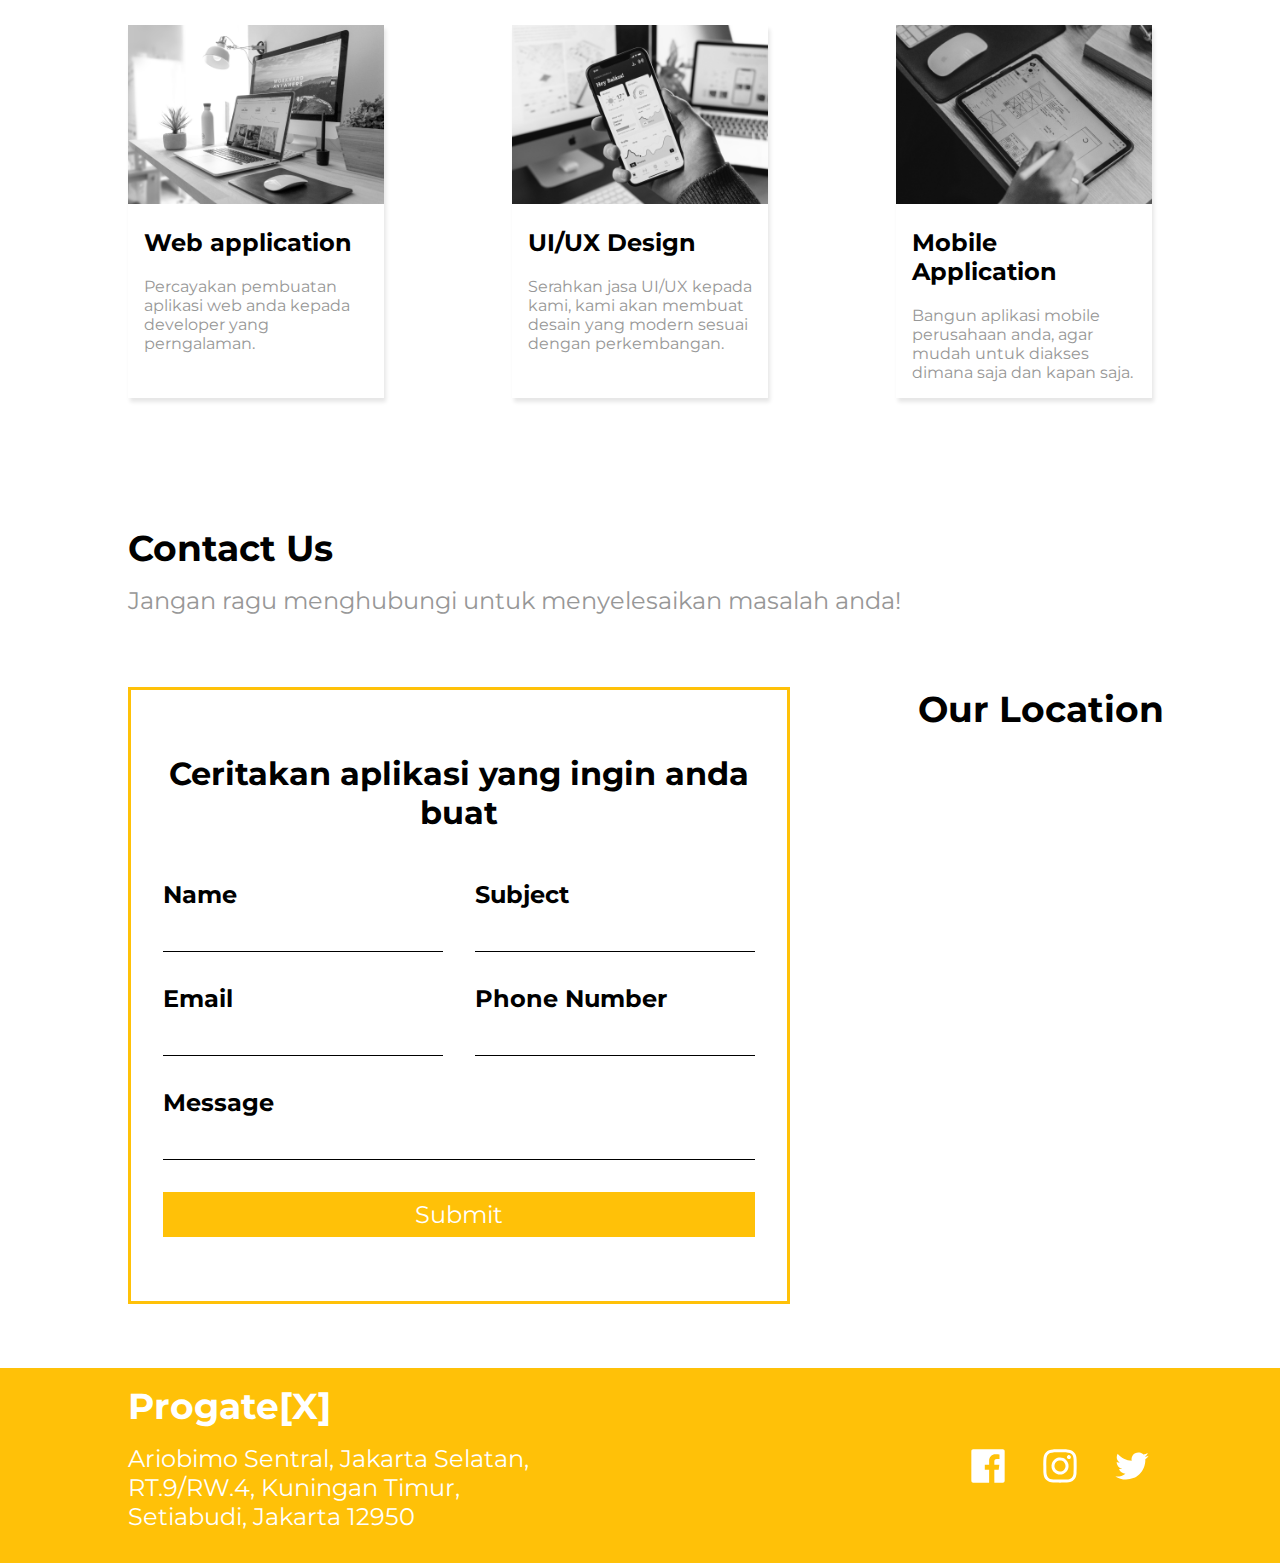
==== commit 4f4637bf: "Update index.html" ====
--- a/index.html
+++ b/index.html
@@ -71,7 +71,7 @@
                 <h1>Our Service</h1>
                 <p>Kami memiliki pelayaan terbaik untuk solusi masalah anda </p>
             </div>
-            <a href="" class="btn">Contact Us</a>
+            <a href="#contact" class="btn">Contact Us</a>
         </div>
         <div class="service-detail">
             <div class="service-detail-item">
--- a/style.css
+++ b/style.css
@@ -1,11 +1,13 @@
 * {
     font-family: "Montserrat";
+    box-sizing: border-box;
 }
 
 html, body {
     padding: 0;
     margin: 0;
     scroll-behavior: smooth;
+    overflow-y: visible;
 }
 
 h1 {
@@ -63,6 +65,53 @@
     margin: 0;
     /* animation: flash 1s infinite; */
     animation: bounceIn 1s;
+}
+
+.menu {
+    display: none;
+    flex-direction: column;
+    height: 20px;
+    justify-content: space-between;
+    position: relative;
+}
+.menu input {
+    position: absolute;
+    width: 40px;
+    height: 28px;
+    left: -9px;
+    top:-5px;
+    opacity: 0;
+    cursor: pointer;
+    z-index: 2;
+}
+
+.menu span {
+    display: block;
+    width:28px;
+    height: 3px;
+    background-color: black;
+    border-radius: 3px;
+    transition: all 0.7s;
+}
+
+.menu span:nth-child(2) {
+    transform-origin: 0 0;
+}
+
+.menu span:nth-child(4) {
+    transform-origin: 0 100%;
+}
+
+.menu input:checked ~ span:nth-child(2) {
+    transform: rotate(45deg) translate(-1px, -1px);
+}
+
+.menu input:checked ~ span:nth-child(3) {
+    transform: scale(0);
+}
+
+.menu input:checked ~ span:nth-child(4) {
+    transform: rotate(-45deg) translate(-1px, 0);
 }
 
 @keyframes bounceIn {
@@ -352,9 +401,6 @@
         width: 100%;
     }
 
-    .service-detail {
-        gap: 16px;
-    }
 
     .contact-detail {
         flex-direction: column;
@@ -363,3 +409,112 @@
         row-gap: 64px;
     }
 }
+
+@media  screen and (max-width:660px) {
+    h1 {
+        font-size: 28px;
+    }
+    
+    h1 span {
+        color: #FFC108;
+    }
+    
+    a {
+        text-decoration: none;
+        color: black;
+        font-size: 16px;
+    }
+    
+    p {
+        color: #979797;
+        margin: 0 0 16px 0;
+        font-size: 16px;
+    }
+
+    #header {
+        padding-right:50px;
+    }
+
+    .de {
+        display:flex;
+        position:absolute;
+        right: 0;
+        flex-direction: column;
+        height: 25px;
+        align-items: center;
+        justify-content: space-evenly;
+        z-index: -1;
+        background-color: #FFC108;
+        transform: translateX(100%);
+        transition: all 0.8s;
+    }
+
+    .hide {
+        transform: translateX(0);
+        display: none;
+    }
+
+    .service-detail {
+        display:block;
+    }
+
+    .service-detail-item:hover {
+        transform: scale(1.10);
+    }
+    
+
+    .menu {
+        display: flex;
+    }
+
+    #landing div img, #about div img, #contact .contact-detail form {
+        width: 95%;
+    }
+
+    .service-detail-item {
+        width: 80%;
+        margin: auto;
+        margin-bottom: 60px !important;
+        padding-bottom: 16px !important;
+    }
+
+    .input-group {
+        margin-bottom: 24px;
+    }
+    
+    .input-group label {
+        font-weight: 700;
+        margin-bottom: 16px;
+        font-size: 16px;
+    }
+    
+    .input-group input {
+        border-bottom: 1px solid black;
+        font-size: 16px;
+        width: 140px;
+    }
+
+    #input-message input{
+        width: 320px;
+    }
+
+    form .btn {
+        font-size: 16px;
+    }
+
+    form h1 {
+        font-size: 28px;
+    }
+    
+    .social-icon {
+        gap: 18px;
+    }
+
+    .social-icon img {
+        width: 32px;
+    }
+
+    #footer .footer-desc p {
+        width: 240px;
+    }
+}
